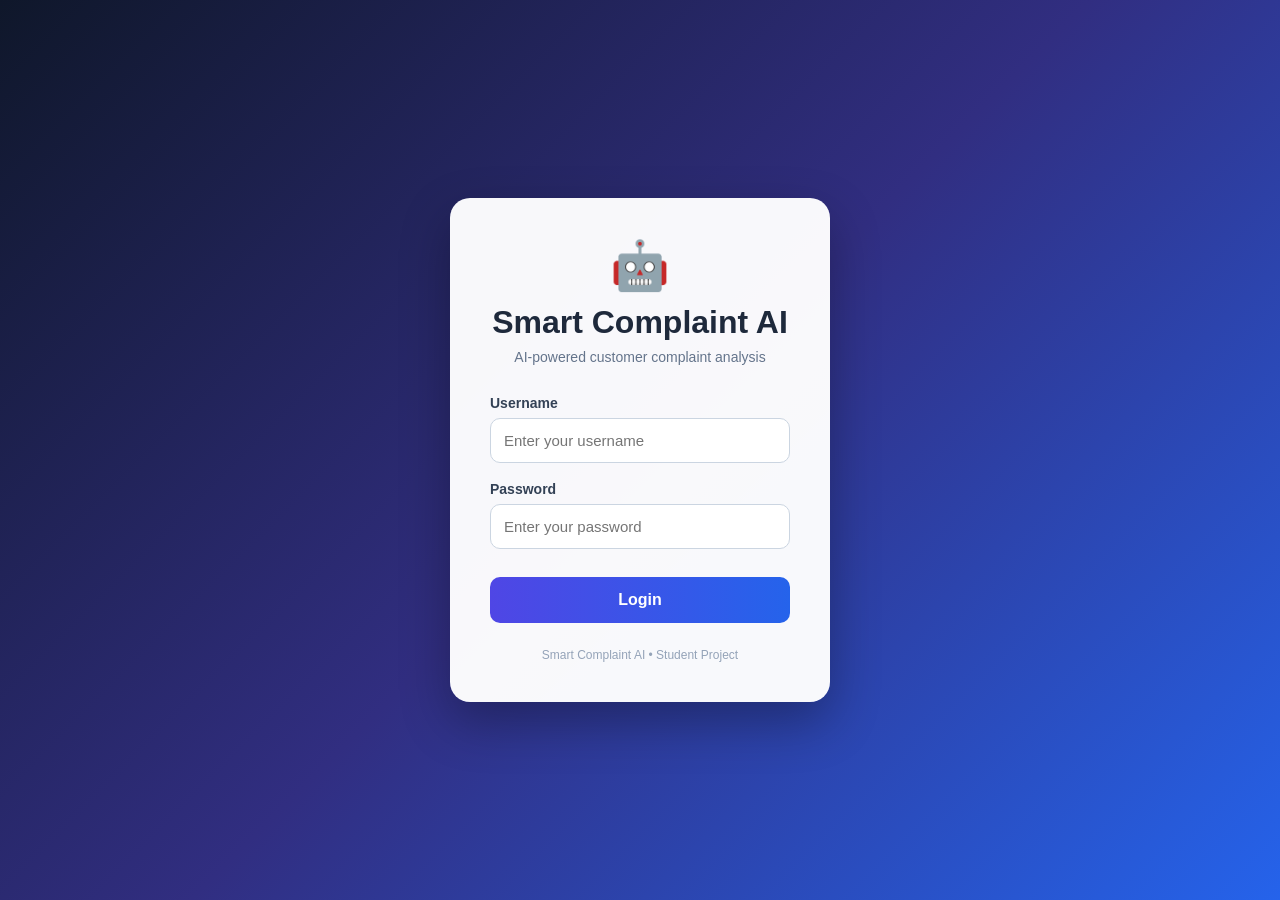
==== login.html @ c361cc98 "Add files via upload" ====
<!DOCTYPE html>
<html lang="en">
<head>
    <meta charset="UTF-8">
    <meta name="viewport" content="width=device-width, initial-scale=1.0">
    <title>Smart Complaint AI - Login</title>

    <style>
        * {
            box-sizing: border-box;
            margin: 0;
            padding: 0;
            font-family: Arial, sans-serif;
        }

        body {
            min-height: 100vh;
            display: flex;
            justify-content: center;
            align-items: center;
            background: linear-gradient(135deg, #0f172a, #312e81, #2563eb);
        }

        .login-card {
            width: 380px;
            padding: 40px;
            background: rgba(255, 255, 255, 0.97);
            border-radius: 20px;
            box-shadow: 0 20px 50px rgba(0, 0, 0, 0.3);
            text-align: center;
        }

        .logo {
            font-size: 48px;
            margin-bottom: 10px;
        }

        h1 {
            color: #1e293b;
            margin-bottom: 8px;
        }

        .subtitle {
            color: #64748b;
            margin-bottom: 30px;
            font-size: 14px;
        }

        .input-group {
            text-align: left;
            margin-bottom: 18px;
        }

        label {
            display: block;
            margin-bottom: 7px;
            color: #334155;
            font-weight: bold;
            font-size: 14px;
        }

        input {
            width: 100%;
            padding: 13px;
            border: 1px solid #cbd5e1;
            border-radius: 10px;
            font-size: 15px;
            outline: none;
        }

        input:focus {
            border-color: #6366f1;
            box-shadow: 0 0 0 3px rgba(99, 102, 241, 0.15);
        }

        button {
            width: 100%;
            padding: 14px;
            margin-top: 10px;
            border: none;
            border-radius: 10px;
            background: linear-gradient(90deg, #4f46e5, #2563eb);
            color: white;
            font-size: 16px;
            font-weight: bold;
            cursor: pointer;
        }

        button:hover {
            opacity: 0.9;
        }

        #error {
            color: #dc2626;
            margin-top: 15px;
            font-size: 14px;
        }

        .footer {
            margin-top: 25px;
            color: #94a3b8;
            font-size: 12px;
        }
    </style>
</head>

<body>

    <div class="login-card">

        <div class="logo">🤖</div>

        <h1>Smart Complaint AI</h1>

        <p class="subtitle">
            AI-powered customer complaint analysis
        </p>

        <form id="loginForm">

            <div class="input-group">
                <label for="username">Username</label>
                <input
                    type="text"
                    id="username"
                    placeholder="Enter your username"
                    required
                >
            </div>

            <div class="input-group">
                <label for="password">Password</label>
                <input
                    type="password"
                    id="password"
                    placeholder="Enter your password"
                    required
                >
            </div>

            <button type="submit">Login</button>

            <p id="error"></p>

        </form>

        <div class="footer">
            Smart Complaint AI • Student Project
        </div>

    </div>
<script>
    document.getElementById("loginForm").addEventListener("submit", function(event) {
        event.preventDefault();

        const username = document.getElementById("username").value.trim();
        const password = document.getElementById("password").value.trim();
        const error = document.getElementById("error");

       if (username === "admin" && password === "1234") {
    localStorage.setItem("loggedIn", "true");
    window.location.href = "index.html";
}{
            error.textContent = "Invalid username or password.";
        }
    });
</script>
</body>
</html>
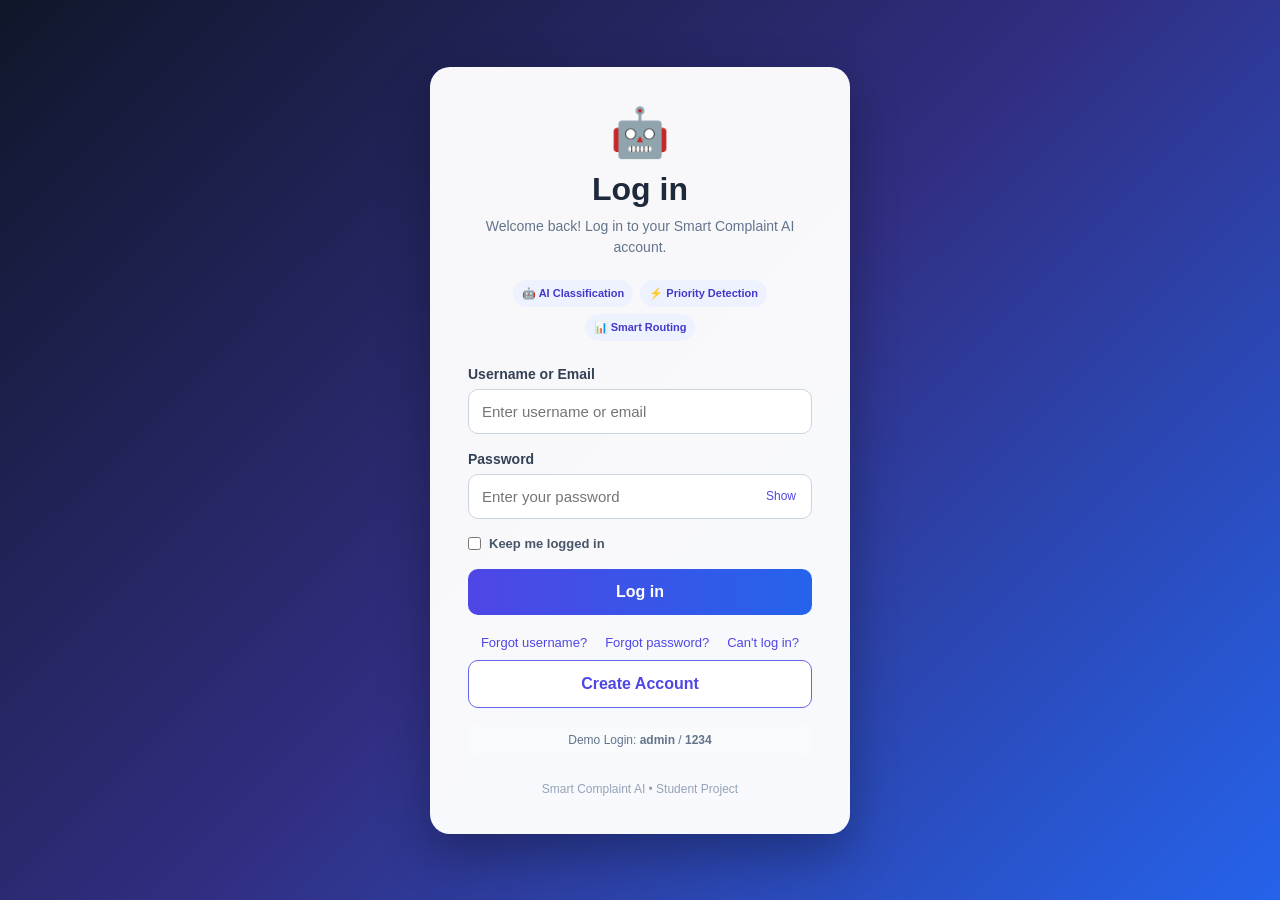
==== commit b4567f6a: "Update login page with account creation" ====
--- a/login.html
+++ b/login.html
@@ -19,11 +19,12 @@
             justify-content: center;
             align-items: center;
             background: linear-gradient(135deg, #0f172a, #312e81, #2563eb);
+            padding: 20px;
         }
 
         .login-card {
-            width: 380px;
-            padding: 40px;
+            width: 420px;
+            padding: 38px;
             background: rgba(255, 255, 255, 0.97);
             border-radius: 20px;
             box-shadow: 0 20px 50px rgba(0, 0, 0, 0.3);
@@ -40,15 +41,33 @@
             margin-bottom: 8px;
         }
 
-        .subtitle {
+        .welcome {
             color: #64748b;
-            margin-bottom: 30px;
             font-size: 14px;
+            margin-bottom: 22px;
+            line-height: 1.5;
+        }
+
+        .features {
+            display: flex;
+            justify-content: center;
+            gap: 7px;
+            flex-wrap: wrap;
+            margin-bottom: 25px;
+        }
+
+        .feature {
+            background: #eef2ff;
+            color: #4338ca;
+            padding: 7px 9px;
+            border-radius: 20px;
+            font-size: 11px;
+            font-weight: bold;
         }
 
         .input-group {
             text-align: left;
-            margin-bottom: 18px;
+            margin-bottom: 17px;
         }
 
         label {
@@ -73,27 +92,125 @@
             box-shadow: 0 0 0 3px rgba(99, 102, 241, 0.15);
         }
 
-        button {
+        .password-box {
+            position: relative;
+        }
+
+        .password-box input {
+            padding-right: 70px;
+        }
+
+        .show-btn {
+            position: absolute;
+            right: 10px;
+            top: 50%;
+            transform: translateY(-50%);
+            width: auto;
+            padding: 4px 6px;
+            margin: 0;
+            background: none;
+            color: #4f46e5;
+            font-size: 12px;
+            border: none;
+        }
+
+        .show-btn:hover {
+            opacity: 1;
+            text-decoration: underline;
+        }
+
+        .remember {
+            display: flex;
+            align-items: center;
+            gap: 8px;
+            text-align: left;
+            margin: 5px 0 18px;
+            color: #475569;
+            font-size: 13px;
+        }
+
+        .remember input {
+            width: auto;
+            accent-color: #4f46e5;
+        }
+
+        .login-btn,
+        .create-btn {
             width: 100%;
             padding: 14px;
-            margin-top: 10px;
             border: none;
             border-radius: 10px;
-            background: linear-gradient(90deg, #4f46e5, #2563eb);
             color: white;
             font-size: 16px;
             font-weight: bold;
             cursor: pointer;
         }
 
+        .login-btn {
+            background: linear-gradient(90deg, #4f46e5, #2563eb);
+        }
+
+        .create-btn {
+            margin-top: 10px;
+            background: white;
+            color: #4f46e5;
+            border: 1px solid #6366f1;
+        }
+
         button:hover {
             opacity: 0.9;
         }
 
-        #error {
+        .links {
+            display: flex;
+            justify-content: center;
+            gap: 18px;
+            flex-wrap: wrap;
+            margin-top: 20px;
+        }
+
+        .links a {
+            color: #4f46e5;
+            text-decoration: none;
+            font-size: 13px;
+            cursor: pointer;
+        }
+
+        .links a:hover {
+            text-decoration: underline;
+        }
+
+        #error,
+        #registerError {
             color: #dc2626;
-            margin-top: 15px;
+            margin-top: 13px;
             font-size: 14px;
+        }
+
+        .register-box {
+            display: none;
+            margin-top: 20px;
+            padding-top: 20px;
+            border-top: 1px solid #e2e8f0;
+            text-align: left;
+        }
+
+        .register-box h2 {
+            text-align: center;
+            color: #1e293b;
+            margin-bottom: 18px;
+        }
+
+        .cancel-btn {
+            width: 100%;
+            padding: 12px;
+            border: none;
+            border-radius: 10px;
+            background: #e2e8f0;
+            color: #334155;
+            font-weight: bold;
+            cursor: pointer;
+            margin-top: 8px;
         }
 
         .footer {
@@ -101,69 +218,362 @@
             color: #94a3b8;
             font-size: 12px;
         }
+
+        .demo {
+            margin-top: 15px;
+            padding: 10px;
+            border-radius: 8px;
+            background: #f8fafc;
+            color: #64748b;
+            font-size: 12px;
+        }
+
+        @media (max-width: 480px) {
+            .login-card {
+                width: 100%;
+                padding: 28px 22px;
+            }
+        }
     </style>
 </head>
 
 <body>
 
-    <div class="login-card">
-
-        <div class="logo">🤖</div>
-
-        <h1>Smart Complaint AI</h1>
-
-        <p class="subtitle">
-            AI-powered customer complaint analysis
-        </p>
-
-        <form id="loginForm">
-
-            <div class="input-group">
-                <label for="username">Username</label>
-                <input
-                    type="text"
-                    id="username"
-                    placeholder="Enter your username"
-                    required
-                >
-            </div>
-
-            <div class="input-group">
-                <label for="password">Password</label>
+<div class="login-card">
+
+    <div class="logo">🤖</div>
+
+    <h1>Log in</h1>
+
+    <p class="welcome">
+        Welcome back! Log in to your Smart Complaint AI account.
+    </p>
+
+    <div class="features">
+        <span class="feature">🤖 AI Classification</span>
+        <span class="feature">⚡ Priority Detection</span>
+        <span class="feature">📊 Smart Routing</span>
+    </div>
+
+    <!-- LOGIN FORM -->
+    <form id="loginForm">
+
+        <div class="input-group">
+            <label for="username">Username or Email</label>
+            <input
+                type="text"
+                id="username"
+                placeholder="Enter username or email"
+                required
+            >
+        </div>
+
+        <div class="input-group">
+            <label for="password">Password</label>
+
+            <div class="password-box">
                 <input
                     type="password"
                     id="password"
                     placeholder="Enter your password"
                     required
                 >
+
+                <button
+                    type="button"
+                    class="show-btn"
+                    onclick="togglePassword()"
+                    id="showPasswordBtn"
+                >
+                    Show
+                </button>
             </div>
-
-            <button type="submit">Login</button>
-
-            <p id="error"></p>
-
-        </form>
-
-        <div class="footer">
-            Smart Complaint AI • Student Project
         </div>
 
+        <label class="remember">
+            <input type="checkbox" id="rememberMe">
+            Keep me logged in
+        </label>
+
+        <button type="submit" class="login-btn">
+            Log in
+        </button>
+
+        <p id="error"></p>
+
+    </form>
+
+    <div class="links">
+        <a onclick="forgotUsername()">Forgot username?</a>
+        <a onclick="forgotPassword()">Forgot password?</a>
+        <a onclick="cantLogin()">Can't log in?</a>
     </div>
+
+    <button
+        type="button"
+        class="create-btn"
+        onclick="showRegister()"
+    >
+        Create Account
+    </button>
+
+    <!-- CREATE ACCOUNT -->
+    <div class="register-box" id="registerBox">
+
+        <h2>Create Account</h2>
+
+        <div class="input-group">
+            <label for="fullName">Full Name</label>
+            <input
+                type="text"
+                id="fullName"
+                placeholder="Enter your full name"
+            >
+        </div>
+
+        <div class="input-group">
+            <label for="newUsername">Username or Email</label>
+            <input
+                type="text"
+                id="newUsername"
+                placeholder="Create username or email"
+            >
+        </div>
+
+        <div class="input-group">
+            <label for="newPassword">Password</label>
+            <input
+                type="password"
+                id="newPassword"
+                placeholder="Create password"
+            >
+        </div>
+
+        <div class="input-group">
+            <label for="confirmPassword">Confirm Password</label>
+            <input
+                type="password"
+                id="confirmPassword"
+                placeholder="Confirm password"
+            >
+        </div>
+
+        <button
+            type="button"
+            class="login-btn"
+            onclick="createAccount()"
+        >
+            Create Account
+        </button>
+
+        <button
+            type="button"
+            class="cancel-btn"
+            onclick="hideRegister()"
+        >
+            Cancel
+        </button>
+
+        <p id="registerError"></p>
+
+    </div>
+
+    <div class="demo">
+        Demo Login: <b>admin</b> / <b>1234</b>
+    </div>
+
+    <div class="footer">
+        Smart Complaint AI • Student Project
+    </div>
+
+</div>
+
+
 <script>
+
+    // LOGIN
     document.getElementById("loginForm").addEventListener("submit", function(event) {
+
         event.preventDefault();
 
-        const username = document.getElementById("username").value.trim();
-        const password = document.getElementById("password").value.trim();
-        const error = document.getElementById("error");
-
-       if (username === "admin" && password === "1234") {
-    localStorage.setItem("loggedIn", "true");
-    window.location.href = "index.html";
-}{
-            error.textContent = "Invalid username or password.";
-        }
+        const username =
+            document.getElementById("username").value.trim();
+
+        const password =
+            document.getElementById("password").value.trim();
+
+        const error =
+            document.getElementById("error");
+
+        const savedUsername =
+            localStorage.getItem("registeredUsername");
+
+        const savedPassword =
+            localStorage.getItem("registeredPassword");
+
+        if (
+            username === "admin" &&
+            password === "1234"
+        ) {
+
+            localStorage.setItem("loggedIn", "true");
+
+            window.location.href = "index.html";
+
+        }
+
+        else if (
+            savedUsername &&
+            savedPassword &&
+            username === savedUsername &&
+            password === savedPassword
+        ) {
+
+            localStorage.setItem("loggedIn", "true");
+
+            window.location.href = "index.html";
+
+        }
+
+        else {
+
+            error.textContent =
+                "Invalid username or password.";
+
+        }
+
     });
+
+
+    // SHOW / HIDE PASSWORD
+    function togglePassword() {
+
+        const password =
+            document.getElementById("password");
+
+        const button =
+            document.getElementById("showPasswordBtn");
+
+        if (password.type === "password") {
+
+            password.type = "text";
+
+            button.textContent = "Hide";
+
+        }
+
+        else {
+
+            password.type = "password";
+
+            button.textContent = "Show";
+
+        }
+
+    }
+
+
+    // CREATE ACCOUNT
+    function showRegister() {
+
+        document.getElementById("registerBox").style.display = "block";
+
+    }
+
+
+    function hideRegister() {
+
+        document.getElementById("registerBox").style.display = "none";
+
+        document.getElementById("registerError").textContent = "";
+
+    }
+
+
+    function createAccount() {
+
+        const fullName =
+            document.getElementById("fullName").value.trim();
+
+        const username =
+            document.getElementById("newUsername").value.trim();
+
+        const password =
+            document.getElementById("newPassword").value;
+
+        const confirmPassword =
+            document.getElementById("confirmPassword").value;
+
+        const error =
+            document.getElementById("registerError");
+
+
+        if (!fullName || !username || !password || !confirmPassword) {
+
+            error.textContent =
+                "Please fill in all fields.";
+
+            return;
+
+        }
+
+
+        if (password !== confirmPassword) {
+
+            error.textContent =
+                "Passwords do not match.";
+
+            return;
+
+        }
+
+
+        localStorage.setItem("registeredName", fullName);
+
+        localStorage.setItem("registeredUsername", username);
+
+        localStorage.setItem("registeredPassword", password);
+
+
+        error.style.color = "#16a34a";
+
+        error.textContent =
+            "Account created successfully! You can now log in.";
+
+
+        document.getElementById("fullName").value = "";
+
+        document.getElementById("newUsername").value = "";
+
+        document.getElementById("newPassword").value = "";
+
+        document.getElementById("confirmPassword").value = "";
+
+    }
+
+
+    // SUPPORT LINKS
+    function forgotUsername() {
+
+        alert("Please contact the project administrator to recover your username.");
+
+    }
+
+
+    function forgotPassword() {
+
+        alert("Please contact the project administrator to reset your password.");
+
+    }
+
+
+    function cantLogin() {
+
+        alert("If you cannot log in, check your username and password or contact the project administrator.");
+
+    }
+
 </script>
+
 </body>
-</html>+</html>
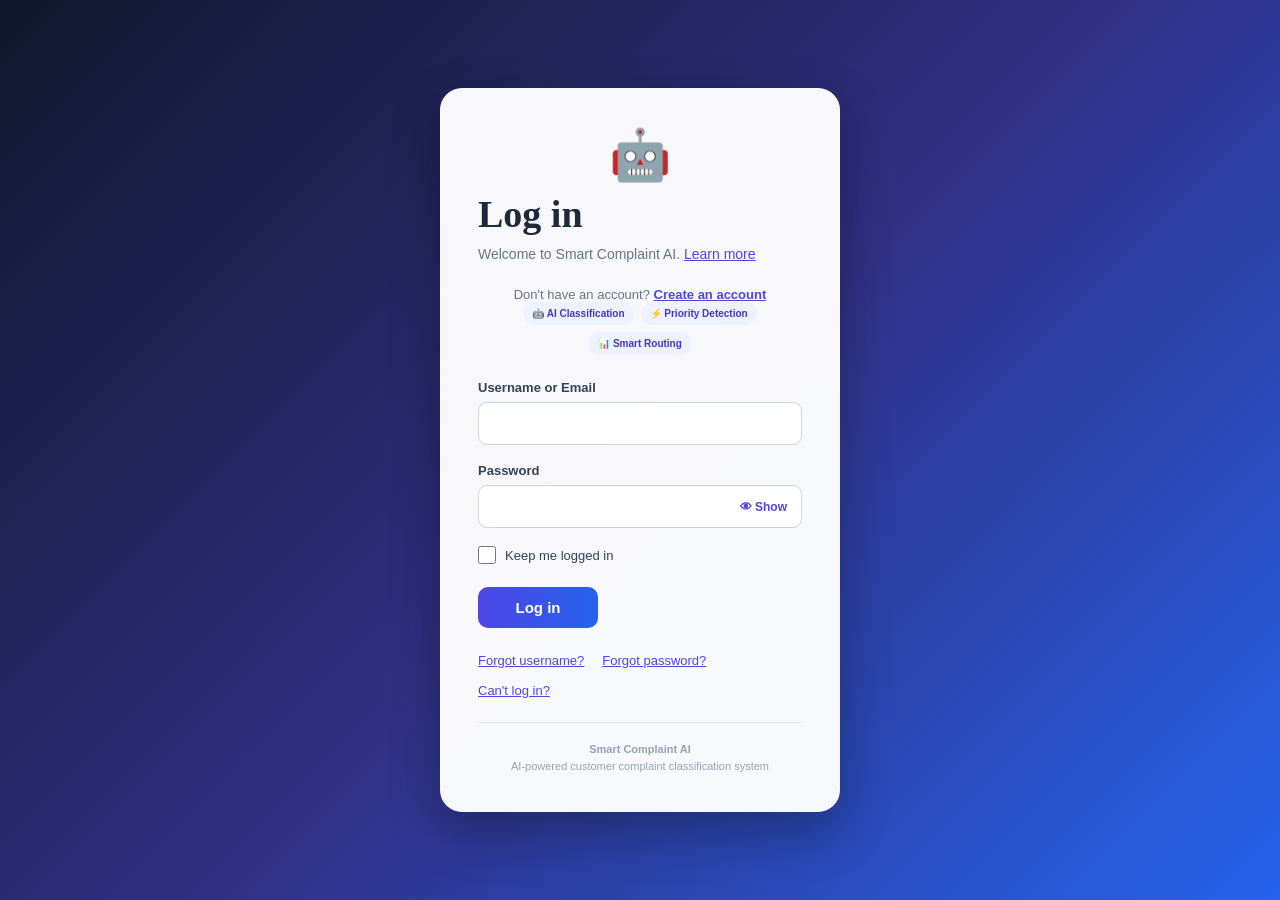
==== commit d3224cdf: "Add files via upload" ====
--- a/login.html
+++ b/login.html
@@ -1,579 +1,89 @@
-<!DOCTYPE html>
-<html lang="en">
-<head>
-    <meta charset="UTF-8">
-    <meta name="viewport" content="width=device-width, initial-scale=1.0">
-    <title>Smart Complaint AI - Login</title>
-
-    <style>
-        * {
-            box-sizing: border-box;
-            margin: 0;
-            padding: 0;
-            font-family: Arial, sans-serif;
-        }
-
-        body {
-            min-height: 100vh;
-            display: flex;
-            justify-content: center;
-            align-items: center;
-            background: linear-gradient(135deg, #0f172a, #312e81, #2563eb);
-            padding: 20px;
-        }
-
-        .login-card {
-            width: 420px;
-            padding: 38px;
-            background: rgba(255, 255, 255, 0.97);
-            border-radius: 20px;
-            box-shadow: 0 20px 50px rgba(0, 0, 0, 0.3);
-            text-align: center;
-        }
-
-        .logo {
-            font-size: 48px;
-            margin-bottom: 10px;
-        }
-
-        h1 {
-            color: #1e293b;
-            margin-bottom: 8px;
-        }
-
-        .welcome {
-            color: #64748b;
-            font-size: 14px;
-            margin-bottom: 22px;
-            line-height: 1.5;
-        }
-
-        .features {
-            display: flex;
-            justify-content: center;
-            gap: 7px;
-            flex-wrap: wrap;
-            margin-bottom: 25px;
-        }
-
-        .feature {
-            background: #eef2ff;
-            color: #4338ca;
-            padding: 7px 9px;
-            border-radius: 20px;
-            font-size: 11px;
-            font-weight: bold;
-        }
-
-        .input-group {
-            text-align: left;
-            margin-bottom: 17px;
-        }
-
-        label {
-            display: block;
-            margin-bottom: 7px;
-            color: #334155;
-            font-weight: bold;
-            font-size: 14px;
-        }
-
-        input {
-            width: 100%;
-            padding: 13px;
-            border: 1px solid #cbd5e1;
-            border-radius: 10px;
-            font-size: 15px;
-            outline: none;
-        }
-
-        input:focus {
-            border-color: #6366f1;
-            box-shadow: 0 0 0 3px rgba(99, 102, 241, 0.15);
-        }
-
-        .password-box {
-            position: relative;
-        }
-
-        .password-box input {
-            padding-right: 70px;
-        }
-
-        .show-btn {
-            position: absolute;
-            right: 10px;
-            top: 50%;
-            transform: translateY(-50%);
-            width: auto;
-            padding: 4px 6px;
-            margin: 0;
-            background: none;
-            color: #4f46e5;
-            font-size: 12px;
-            border: none;
-        }
-
-        .show-btn:hover {
-            opacity: 1;
-            text-decoration: underline;
-        }
-
-        .remember {
-            display: flex;
-            align-items: center;
-            gap: 8px;
-            text-align: left;
-            margin: 5px 0 18px;
-            color: #475569;
-            font-size: 13px;
-        }
-
-        .remember input {
-            width: auto;
-            accent-color: #4f46e5;
-        }
-
-        .login-btn,
-        .create-btn {
-            width: 100%;
-            padding: 14px;
-            border: none;
-            border-radius: 10px;
-            color: white;
-            font-size: 16px;
-            font-weight: bold;
-            cursor: pointer;
-        }
-
-        .login-btn {
-            background: linear-gradient(90deg, #4f46e5, #2563eb);
-        }
-
-        .create-btn {
-            margin-top: 10px;
-            background: white;
-            color: #4f46e5;
-            border: 1px solid #6366f1;
-        }
-
-        button:hover {
-            opacity: 0.9;
-        }
-
-        .links {
-            display: flex;
-            justify-content: center;
-            gap: 18px;
-            flex-wrap: wrap;
-            margin-top: 20px;
-        }
-
-        .links a {
-            color: #4f46e5;
-            text-decoration: none;
-            font-size: 13px;
-            cursor: pointer;
-        }
-
-        .links a:hover {
-            text-decoration: underline;
-        }
-
-        #error,
-        #registerError {
-            color: #dc2626;
-            margin-top: 13px;
-            font-size: 14px;
-        }
-
-        .register-box {
-            display: none;
-            margin-top: 20px;
-            padding-top: 20px;
-            border-top: 1px solid #e2e8f0;
-            text-align: left;
-        }
-
-        .register-box h2 {
-            text-align: center;
-            color: #1e293b;
-            margin-bottom: 18px;
-        }
-
-        .cancel-btn {
-            width: 100%;
-            padding: 12px;
-            border: none;
-            border-radius: 10px;
-            background: #e2e8f0;
-            color: #334155;
-            font-weight: bold;
-            cursor: pointer;
-            margin-top: 8px;
-        }
-
-        .footer {
-            margin-top: 25px;
-            color: #94a3b8;
-            font-size: 12px;
-        }
-
-        .demo {
-            margin-top: 15px;
-            padding: 10px;
-            border-radius: 8px;
-            background: #f8fafc;
-            color: #64748b;
-            font-size: 12px;
-        }
-
-        @media (max-width: 480px) {
-            .login-card {
-                width: 100%;
-                padding: 28px 22px;
-            }
-        }
-    </style>
-</head>
-
-<body>
-
-<div class="login-card">
-
-    <div class="logo">🤖</div>
-
-    <h1>Log in</h1>
-
-    <p class="welcome">
-        Welcome back! Log in to your Smart Complaint AI account.
-    </p>
-
-    <div class="features">
-        <span class="feature">🤖 AI Classification</span>
-        <span class="feature">⚡ Priority Detection</span>
-        <span class="feature">📊 Smart Routing</span>
-    </div>
-
-    <!-- LOGIN FORM -->
-    <form id="loginForm">
-
-        <div class="input-group">
-            <label for="username">Username or Email</label>
-            <input
-                type="text"
-                id="username"
-                placeholder="Enter username or email"
-                required
-            >
-        </div>
-
-        <div class="input-group">
-            <label for="password">Password</label>
-
-            <div class="password-box">
-                <input
-                    type="password"
-                    id="password"
-                    placeholder="Enter your password"
-                    required
-                >
-
-                <button
-                    type="button"
-                    class="show-btn"
-                    onclick="togglePassword()"
-                    id="showPasswordBtn"
-                >
-                    Show
-                </button>
-            </div>
-        </div>
-
-        <label class="remember">
-            <input type="checkbox" id="rememberMe">
-            Keep me logged in
-        </label>
-
-        <button type="submit" class="login-btn">
-            Log in
-        </button>
-
-        <p id="error"></p>
-
-    </form>
-
-    <div class="links">
-        <a onclick="forgotUsername()">Forgot username?</a>
-        <a onclick="forgotPassword()">Forgot password?</a>
-        <a onclick="cantLogin()">Can't log in?</a>
-    </div>
-
-    <button
-        type="button"
-        class="create-btn"
-        onclick="showRegister()"
-    >
-        Create Account
-    </button>
-
-    <!-- CREATE ACCOUNT -->
-    <div class="register-box" id="registerBox">
-
-        <h2>Create Account</h2>
-
-        <div class="input-group">
-            <label for="fullName">Full Name</label>
-            <input
-                type="text"
-                id="fullName"
-                placeholder="Enter your full name"
-            >
-        </div>
-
-        <div class="input-group">
-            <label for="newUsername">Username or Email</label>
-            <input
-                type="text"
-                id="newUsername"
-                placeholder="Create username or email"
-            >
-        </div>
-
-        <div class="input-group">
-            <label for="newPassword">Password</label>
-            <input
-                type="password"
-                id="newPassword"
-                placeholder="Create password"
-            >
-        </div>
-
-        <div class="input-group">
-            <label for="confirmPassword">Confirm Password</label>
-            <input
-                type="password"
-                id="confirmPassword"
-                placeholder="Confirm password"
-            >
-        </div>
-
-        <button
-            type="button"
-            class="login-btn"
-            onclick="createAccount()"
-        >
-            Create Account
-        </button>
-
-        <button
-            type="button"
-            class="cancel-btn"
-            onclick="hideRegister()"
-        >
-            Cancel
-        </button>
-
-        <p id="registerError"></p>
-
-    </div>
-
-    <div class="demo">
-        Demo Login: <b>admin</b> / <b>1234</b>
-    </div>
-
-    <div class="footer">
-        Smart Complaint AI • Student Project
-    </div>
-
-</div>
-
-
-<script>
-
-    // LOGIN
-    document.getElementById("loginForm").addEventListener("submit", function(event) {
-
-        event.preventDefault();
-
-        const username =
-            document.getElementById("username").value.trim();
-
-        const password =
-            document.getElementById("password").value.trim();
-
-        const error =
-            document.getElementById("error");
-
-        const savedUsername =
-            localStorage.getItem("registeredUsername");
-
-        const savedPassword =
-            localStorage.getItem("registeredPassword");
-
-        if (
-            username === "admin" &&
-            password === "1234"
-        ) {
-
-            localStorage.setItem("loggedIn", "true");
-
-            window.location.href = "index.html";
-
-        }
-
-        else if (
-            savedUsername &&
-            savedPassword &&
-            username === savedUsername &&
-            password === savedPassword
-        ) {
-
-            localStorage.setItem("loggedIn", "true");
-
-            window.location.href = "index.html";
-
-        }
-
-        else {
-
-            error.textContent =
-                "Invalid username or password.";
-
-        }
-
-    });
-
-
-    // SHOW / HIDE PASSWORD
-    function togglePassword() {
-
-        const password =
-            document.getElementById("password");
-
-        const button =
-            document.getElementById("showPasswordBtn");
-
-        if (password.type === "password") {
-
-            password.type = "text";
-
-            button.textContent = "Hide";
-
-        }
-
-        else {
-
-            password.type = "password";
-
-            button.textContent = "Show";
-
-        }
-
-    }
-
-
-    // CREATE ACCOUNT
-    function showRegister() {
-
-        document.getElementById("registerBox").style.display = "block";
-
-    }
-
-
-    function hideRegister() {
-
-        document.getElementById("registerBox").style.display = "none";
-
-        document.getElementById("registerError").textContent = "";
-
-    }
-
-
-    function createAccount() {
-
-        const fullName =
-            document.getElementById("fullName").value.trim();
-
-        const username =
-            document.getElementById("newUsername").value.trim();
-
-        const password =
-            document.getElementById("newPassword").value;
-
-        const confirmPassword =
-            document.getElementById("confirmPassword").value;
-
-        const error =
-            document.getElementById("registerError");
-
-
-        if (!fullName || !username || !password || !confirmPassword) {
-
-            error.textContent =
-                "Please fill in all fields.";
-
-            return;
-
-        }
-
-
-        if (password !== confirmPassword) {
-
-            error.textContent =
-                "Passwords do not match.";
-
-            return;
-
-        }
-
-
-        localStorage.setItem("registeredName", fullName);
-
-        localStorage.setItem("registeredUsername", username);
-
-        localStorage.setItem("registeredPassword", password);
-
-
-        error.style.color = "#16a34a";
-
-        error.textContent =
-            "Account created successfully! You can now log in.";
-
-
-        document.getElementById("fullName").value = "";
-
-        document.getElementById("newUsername").value = "";
-
-        document.getElementById("newPassword").value = "";
-
-        document.getElementById("confirmPassword").value = "";
-
-    }
-
-
-    // SUPPORT LINKS
-    function forgotUsername() {
-
-        alert("Please contact the project administrator to recover your username.");
-
-    }
-
-
-    function forgotPassword() {
-
-        alert("Please contact the project administrator to reset your password.");
-
-    }
-
-
-    function cantLogin() {
-
-        alert("If you cannot log in, check your username and password or contact the project administrator.");
-
-    }
-
-</script>
-
-</body>
-</html>
+<!DOCTYPE html>
+<html lang="en">
+<head>
+<meta charset="UTF-8">
+<meta name="viewport" content="width=device-width, initial-scale=1.0">
+<meta name="google-site-verification" content="uuMHXNL4Pbdpih9945tGALwYvrY6YrJYkxpumYeYgTM" />
+<title>Smart Complaint AI - Log in</title>
+<style>
+*{box-sizing:border-box;margin:0;padding:0;font-family:Arial,sans-serif}
+body{min-height:100vh;display:flex;justify-content:center;align-items:center;background:linear-gradient(135deg,#0f172a,#312e81,#2563eb);padding:20px}
+.login-card{width:400px;padding:38px;background:rgba(255,255,255,.97);border-radius:22px;box-shadow:0 20px 50px rgba(0,0,0,.3)}
+.logo{text-align:center;font-size:50px;margin-bottom:8px}
+h1{color:#1e293b;font-family:Georgia,serif;font-size:38px;font-weight:600;margin-bottom:10px}
+.account-text{color:#64748b;font-size:14px;margin-bottom:25px}.account-text a,.links a{color:#4f46e5;text-decoration:underline;cursor:pointer}
+.features{display:flex;flex-wrap:wrap;gap:7px;justify-content:center;margin-bottom:25px}.features span{background:#eef2ff;color:#4338ca;padding:6px 9px;border-radius:20px;font-size:10px;font-weight:bold}
+.input-group{text-align:left;margin-bottom:18px}label{display:block;margin-bottom:7px;color:#334155;font-weight:bold;font-size:13px}
+input[type="text"],input[type="password"]{width:100%;height:43px;padding:10px 13px;border:1px solid #cbd5e1;border-radius:9px;font-size:15px;outline:none;background:white}
+input:focus{border-color:#6366f1;box-shadow:0 0 0 3px rgba(99,102,241,.15)}.password-wrapper{position:relative}.password-wrapper input{padding-right:65px}
+.toggle-password{position:absolute;right:8px;top:50%;transform:translateY(-50%);width:auto;margin:0;padding:5px 7px;border:none;background:transparent;color:#4f46e5;font-size:12px;font-weight:bold;cursor:pointer}.toggle-password:hover{text-decoration:underline}
+.keep-login{display:flex;align-items:center;gap:9px;margin:5px 0 23px;color:#475569;font-size:13px}.keep-login input{width:18px;height:18px;accent-color:#4f46e5;cursor:pointer}.keep-login label{margin:0;font-weight:normal;cursor:pointer}
+.login-btn{width:120px;padding:12px 20px;border:none;border-radius:10px;background:linear-gradient(90deg,#4f46e5,#2563eb);color:white;font-size:15px;font-weight:bold;cursor:pointer}.login-btn:hover{opacity:.9;transform:translateY(-1px)}
+#error{display:none;color:#dc2626;background:#fef2f2;border:1px solid #fecaca;border-radius:8px;padding:9px 11px;margin-top:15px;font-size:13px}
+.links{margin-top:25px;font-size:13px}.links-row{display:flex;gap:18px;margin-bottom:15px}.project-note{margin-top:24px;padding-top:18px;border-top:1px solid #e2e8f0;text-align:center;color:#94a3b8;font-size:11px;line-height:1.5}
+.create-account{margin-top:18px;text-align:center;font-size:13px;color:#64748b}.create-account a{color:#4f46e5;font-weight:700;text-decoration:underline;cursor:pointer}.modal{display:none;position:fixed;inset:0;background:rgba(15,23,42,.65);align-items:center;justify-content:center;padding:20px;z-index:10}.modal-card{width:390px;max-width:100%;background:white;border-radius:18px;padding:28px;box-shadow:0 20px 60px rgba(0,0,0,.35)}.modal-card h2{color:#1e293b;margin-bottom:7px}.modal-card p{color:#64748b;font-size:13px;margin-bottom:18px}.modal-actions{display:flex;gap:10px;margin-top:18px}.modal-actions button{width:auto!important;flex:1!important;margin:0!important}.cancel-btn{background:#e2e8f0!important;color:#334155!important}.register-btn{background:linear-gradient(90deg,#4f46e5,#2563eb)!important;color:white!important}@media(max-width:480px){.login-card{width:100%;padding:30px 24px}}
+</style>
+</head>
+<body>
+<div class="login-card">
+<div class="logo">🤖</div>
+<h1>Log in</h1>
+<p class="account-text">Welcome to Smart Complaint AI. <a href="#" onclick="showInfo(event)">Learn more</a></p><div class="create-account">Don't have an account? <a href="#" onclick="openCreateAccount(event)">Create an account</a></div>
+<div class="features"><span>🤖 AI Classification</span><span>⚡ Priority Detection</span><span>📊 Smart Routing</span></div>
+<form id="loginForm">
+<div class="input-group"><label for="username">Username or Email</label><input type="text" id="username" autocomplete="username" required></div>
+<div class="input-group"><label for="password">Password</label><div class="password-wrapper"><input type="password" id="password" autocomplete="current-password" required><button type="button" class="toggle-password" id="togglePassword">👁 Show</button></div></div>
+<div class="keep-login"><input type="checkbox" id="keepLoggedIn"><label for="keepLoggedIn">Keep me logged in</label></div>
+<button type="submit" class="login-btn">Log in</button><p id="error"></p>
+</form>
+<div class="links"><div class="links-row"><a href="#" onclick="forgotUsername(event)">Forgot username?</a><a href="#" onclick="forgotPassword(event)">Forgot password?</a></div><a href="#" onclick="cantLogin(event)">Can't log in?</a></div>
+<div class="project-note"><strong>Smart Complaint AI</strong><br>AI-powered customer complaint classification system</div>
+</div>
+
+<div class="modal" id="createAccountModal">
+    <div class="modal-card">
+        <h2>Create an account</h2>
+        <p>Create a demo account to access Smart Complaint AI.</p>
+        <form id="createAccountForm">
+            <div class="input-group"><label for="newName">Full Name</label><input type="text" id="newName" required></div>
+            <div class="input-group"><label for="newUsername">Username or Email</label><input type="text" id="newUsername" required></div>
+            <div class="input-group"><label for="newPassword">Password</label><input type="password" id="newPassword" minlength="4" required></div>
+            <div class="input-group"><label for="confirmPassword">Confirm Password</label><input type="password" id="confirmPassword" minlength="4" required></div>
+            <p id="registerError" style="display:none;color:#dc2626;background:#fef2f2;border:1px solid #fecaca;border-radius:8px;padding:9px;font-size:13px;margin:0 0 12px"></p>
+            <div class="modal-actions">
+                <button type="button" class="login-btn cancel-btn" onclick="closeCreateAccount()">Cancel</button>
+                <button type="submit" class="login-btn register-btn">Create Account</button>
+            </div>
+        </form>
+    </div>
+</div>
+<script>
+document.getElementById("loginForm").addEventListener("submit",function(event){event.preventDefault();const username=document.getElementById("username").value.trim();const password=document.getElementById("password").value.trim();const error=document.getElementById("error");const savedAccount=JSON.parse(localStorage.getItem("smartComplaintAccount")||"null");
+const validDefault=username==="admin"&&password==="1234";
+const validSaved=savedAccount&&savedAccount.username===username&&savedAccount.password===password;
+if(validDefault||validSaved){error.style.display="none";localStorage.setItem("loggedIn","true");window.location.href="index.html";}else{error.style.display="block";error.textContent="Invalid username or password.";}});
+document.getElementById("togglePassword").addEventListener("click",function(){const password=document.getElementById("password");if(password.type==="password"){password.type="text";this.textContent="👁 Hide";}else{password.type="password";this.textContent="👁 Show";}});
+function showInfo(event){event.preventDefault();alert("Smart Complaint AI analyzes customer complaints using machine learning and recommends a category, priority, department, and response.");}
+function forgotUsername(event){event.preventDefault();alert("For this student-project demo, use the username: admin");}
+function forgotPassword(event){event.preventDefault();alert("For this student-project demo, use the password: 1234");}
+function cantLogin(event){event.preventDefault();alert("Demo login: Username = admin | Password = 1234");}
+function openCreateAccount(event){event.preventDefault();document.getElementById("createAccountModal").style.display="flex";}
+function closeCreateAccount(){document.getElementById("createAccountModal").style.display="none";document.getElementById("createAccountForm").reset();document.getElementById("registerError").style.display="none";}
+document.getElementById("createAccountForm").addEventListener("submit",function(event){
+    event.preventDefault();
+    const name=document.getElementById("newName").value.trim();
+    const username=document.getElementById("newUsername").value.trim();
+    const password=document.getElementById("newPassword").value;
+    const confirm=document.getElementById("confirmPassword").value;
+    const registerError=document.getElementById("registerError");
+    if(password!==confirm){registerError.style.display="block";registerError.textContent="Passwords do not match.";return;}
+    if(username==="admin"){registerError.style.display="block";registerError.textContent="That username is reserved for the demo account.";return;}
+    localStorage.setItem("smartComplaintAccount",JSON.stringify({name:name,username:username,password:password}));
+    closeCreateAccount();
+    document.getElementById("username").value=username;
+    document.getElementById("password").value=password;
+    alert("Account created successfully! You can now log in.");
+});
+</script>
+</body>
+</html>
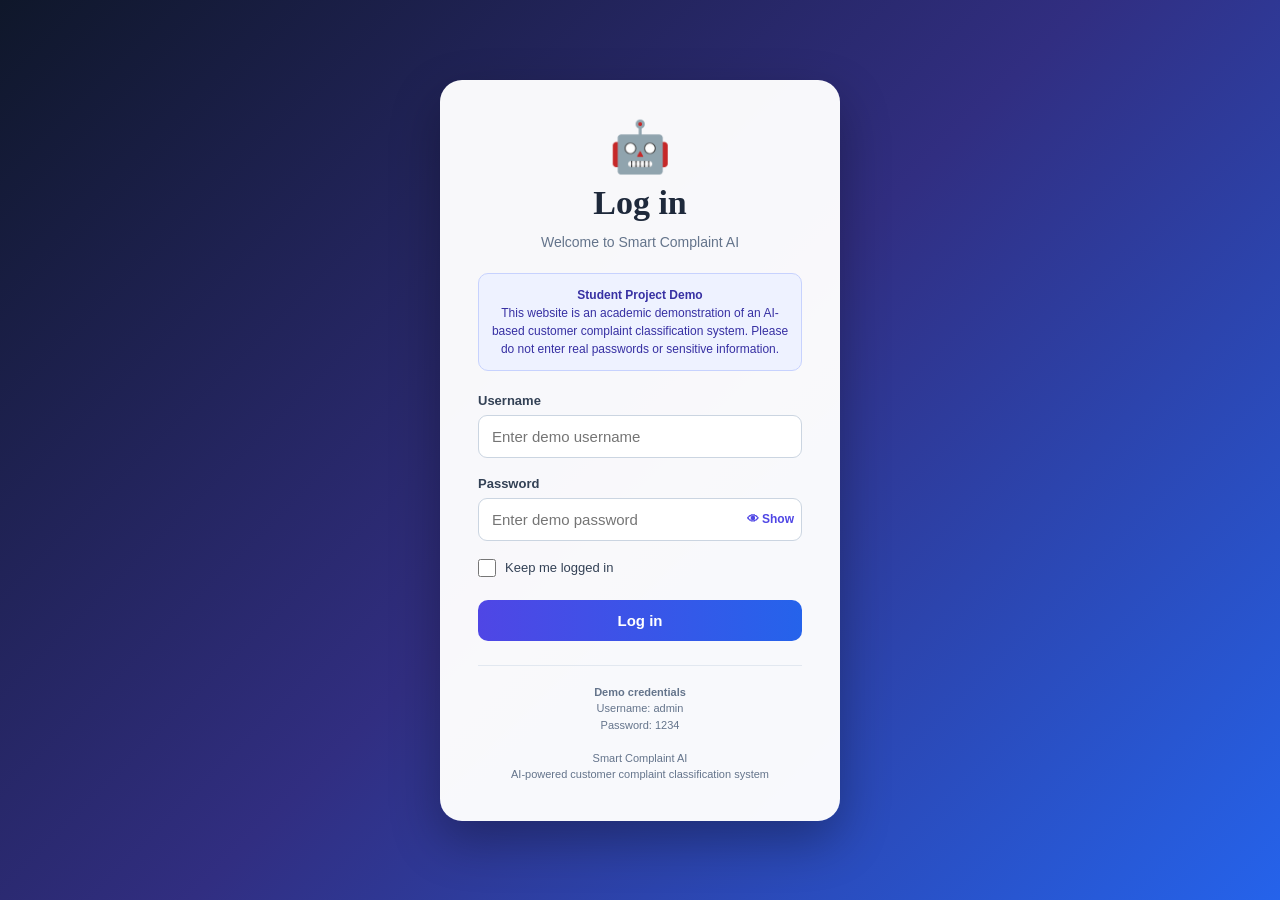
==== commit 1126e15a: "Update login.html now" ====
--- a/login.html
+++ b/login.html
@@ -3,87 +3,358 @@
 <head>
 <meta charset="UTF-8">
 <meta name="viewport" content="width=device-width, initial-scale=1.0">
-<meta name="google-site-verification" content="uuMHXNL4Pbdpih9945tGALwYvrY6YrJYkxpumYeYgTM" />
-<title>Smart Complaint AI - Log in</title>
+
+<meta name="google-site-verification" content="uuMHXNL4Pbdpih9945tGALwYvrY6YrJYkxpumYeYgTM">
+
+<title>Smart Complaint AI - Student Project Demo</title>
+
 <style>
-*{box-sizing:border-box;margin:0;padding:0;font-family:Arial,sans-serif}
-body{min-height:100vh;display:flex;justify-content:center;align-items:center;background:linear-gradient(135deg,#0f172a,#312e81,#2563eb);padding:20px}
-.login-card{width:400px;padding:38px;background:rgba(255,255,255,.97);border-radius:22px;box-shadow:0 20px 50px rgba(0,0,0,.3)}
-.logo{text-align:center;font-size:50px;margin-bottom:8px}
-h1{color:#1e293b;font-family:Georgia,serif;font-size:38px;font-weight:600;margin-bottom:10px}
-.account-text{color:#64748b;font-size:14px;margin-bottom:25px}.account-text a,.links a{color:#4f46e5;text-decoration:underline;cursor:pointer}
-.features{display:flex;flex-wrap:wrap;gap:7px;justify-content:center;margin-bottom:25px}.features span{background:#eef2ff;color:#4338ca;padding:6px 9px;border-radius:20px;font-size:10px;font-weight:bold}
-.input-group{text-align:left;margin-bottom:18px}label{display:block;margin-bottom:7px;color:#334155;font-weight:bold;font-size:13px}
-input[type="text"],input[type="password"]{width:100%;height:43px;padding:10px 13px;border:1px solid #cbd5e1;border-radius:9px;font-size:15px;outline:none;background:white}
-input:focus{border-color:#6366f1;box-shadow:0 0 0 3px rgba(99,102,241,.15)}.password-wrapper{position:relative}.password-wrapper input{padding-right:65px}
-.toggle-password{position:absolute;right:8px;top:50%;transform:translateY(-50%);width:auto;margin:0;padding:5px 7px;border:none;background:transparent;color:#4f46e5;font-size:12px;font-weight:bold;cursor:pointer}.toggle-password:hover{text-decoration:underline}
-.keep-login{display:flex;align-items:center;gap:9px;margin:5px 0 23px;color:#475569;font-size:13px}.keep-login input{width:18px;height:18px;accent-color:#4f46e5;cursor:pointer}.keep-login label{margin:0;font-weight:normal;cursor:pointer}
-.login-btn{width:120px;padding:12px 20px;border:none;border-radius:10px;background:linear-gradient(90deg,#4f46e5,#2563eb);color:white;font-size:15px;font-weight:bold;cursor:pointer}.login-btn:hover{opacity:.9;transform:translateY(-1px)}
-#error{display:none;color:#dc2626;background:#fef2f2;border:1px solid #fecaca;border-radius:8px;padding:9px 11px;margin-top:15px;font-size:13px}
-.links{margin-top:25px;font-size:13px}.links-row{display:flex;gap:18px;margin-bottom:15px}.project-note{margin-top:24px;padding-top:18px;border-top:1px solid #e2e8f0;text-align:center;color:#94a3b8;font-size:11px;line-height:1.5}
-.create-account{margin-top:18px;text-align:center;font-size:13px;color:#64748b}.create-account a{color:#4f46e5;font-weight:700;text-decoration:underline;cursor:pointer}.modal{display:none;position:fixed;inset:0;background:rgba(15,23,42,.65);align-items:center;justify-content:center;padding:20px;z-index:10}.modal-card{width:390px;max-width:100%;background:white;border-radius:18px;padding:28px;box-shadow:0 20px 60px rgba(0,0,0,.35)}.modal-card h2{color:#1e293b;margin-bottom:7px}.modal-card p{color:#64748b;font-size:13px;margin-bottom:18px}.modal-actions{display:flex;gap:10px;margin-top:18px}.modal-actions button{width:auto!important;flex:1!important;margin:0!important}.cancel-btn{background:#e2e8f0!important;color:#334155!important}.register-btn{background:linear-gradient(90deg,#4f46e5,#2563eb)!important;color:white!important}@media(max-width:480px){.login-card{width:100%;padding:30px 24px}}
+* {
+    box-sizing: border-box;
+    margin: 0;
+    padding: 0;
+    font-family: Arial, sans-serif;
+}
+
+body {
+    min-height: 100vh;
+    display: flex;
+    justify-content: center;
+    align-items: center;
+    background: linear-gradient(135deg, #0f172a, #312e81, #2563eb);
+    padding: 20px;
+}
+
+.login-card {
+    width: 400px;
+    padding: 38px;
+    background: rgba(255,255,255,.97);
+    border-radius: 22px;
+    box-shadow: 0 20px 50px rgba(0,0,0,.3);
+}
+
+.logo {
+    text-align: center;
+    font-size: 50px;
+    margin-bottom: 8px;
+}
+
+h1 {
+    text-align: center;
+    color: #1e293b;
+    font-family: Georgia, serif;
+    font-size: 34px;
+    font-weight: 600;
+    margin-bottom: 10px;
+}
+
+.subtitle {
+    text-align: center;
+    color: #64748b;
+    font-size: 14px;
+    line-height: 1.5;
+    margin-bottom: 20px;
+}
+
+.demo-note {
+    background: #eef2ff;
+    color: #3730a3;
+    border: 1px solid #c7d2fe;
+    border-radius: 10px;
+    padding: 12px;
+    font-size: 12px;
+    line-height: 1.5;
+    text-align: center;
+    margin-bottom: 22px;
+}
+
+.input-group {
+    text-align: left;
+    margin-bottom: 18px;
+}
+
+label {
+    display: block;
+    margin-bottom: 7px;
+    color: #334155;
+    font-weight: bold;
+    font-size: 13px;
+}
+
+input[type="text"],
+input[type="password"] {
+    width: 100%;
+    height: 43px;
+    padding: 10px 13px;
+    border: 1px solid #cbd5e1;
+    border-radius: 9px;
+    font-size: 15px;
+    outline: none;
+    background: white;
+}
+
+input:focus {
+    border-color: #6366f1;
+    box-shadow: 0 0 0 3px rgba(99,102,241,.15);
+}
+
+.password-wrapper {
+    position: relative;
+}
+
+.password-wrapper input {
+    padding-right: 65px;
+}
+
+.toggle-password {
+    position: absolute;
+    right: 8px;
+    top: 50%;
+    transform: translateY(-50%);
+    border: none;
+    background: transparent;
+    color: #4f46e5;
+    font-size: 12px;
+    font-weight: bold;
+    cursor: pointer;
+}
+
+.keep-login {
+    display: flex;
+    align-items: center;
+    gap: 9px;
+    margin: 5px 0 23px;
+    color: #475569;
+    font-size: 13px;
+}
+
+.keep-login input {
+    width: 18px;
+    height: 18px;
+    accent-color: #4f46e5;
+    cursor: pointer;
+}
+
+.keep-login label {
+    margin: 0;
+    font-weight: normal;
+}
+
+.login-btn {
+    width: 100%;
+    padding: 12px 20px;
+    border: none;
+    border-radius: 10px;
+    background: linear-gradient(90deg, #4f46e5, #2563eb);
+    color: white;
+    font-size: 15px;
+    font-weight: bold;
+    cursor: pointer;
+}
+
+.login-btn:hover {
+    opacity: .9;
+}
+
+#error {
+    display: none;
+    color: #dc2626;
+    background: #fef2f2;
+    border: 1px solid #fecaca;
+    border-radius: 8px;
+    padding: 9px 11px;
+    margin-top: 15px;
+    font-size: 13px;
+}
+
+.project-note {
+    margin-top: 24px;
+    padding-top: 18px;
+    border-top: 1px solid #e2e8f0;
+    text-align: center;
+    color: #64748b;
+    font-size: 11px;
+    line-height: 1.5;
+}
+
+@media(max-width:480px) {
+    .login-card {
+        width: 100%;
+        padding: 30px 24px;
+    }
+}
 </style>
 </head>
+
 <body>
+
 <div class="login-card">
-<div class="logo">🤖</div>
-<h1>Log in</h1>
-<p class="account-text">Welcome to Smart Complaint AI. <a href="#" onclick="showInfo(event)">Learn more</a></p><div class="create-account">Don't have an account? <a href="#" onclick="openCreateAccount(event)">Create an account</a></div>
-<div class="features"><span>🤖 AI Classification</span><span>⚡ Priority Detection</span><span>📊 Smart Routing</span></div>
-<form id="loginForm">
-<div class="input-group"><label for="username">Username or Email</label><input type="text" id="username" autocomplete="username" required></div>
-<div class="input-group"><label for="password">Password</label><div class="password-wrapper"><input type="password" id="password" autocomplete="current-password" required><button type="button" class="toggle-password" id="togglePassword">👁 Show</button></div></div>
-<div class="keep-login"><input type="checkbox" id="keepLoggedIn"><label for="keepLoggedIn">Keep me logged in</label></div>
-<button type="submit" class="login-btn">Log in</button><p id="error"></p>
-</form>
-<div class="links"><div class="links-row"><a href="#" onclick="forgotUsername(event)">Forgot username?</a><a href="#" onclick="forgotPassword(event)">Forgot password?</a></div><a href="#" onclick="cantLogin(event)">Can't log in?</a></div>
-<div class="project-note"><strong>Smart Complaint AI</strong><br>AI-powered customer complaint classification system</div>
+
+    <div class="logo">🤖</div>
+
+    <h1>Log in</h1>
+
+    <p class="subtitle">
+        Welcome to Smart Complaint AI
+    </p>
+
+    <div class="demo-note">
+        <strong>Student Project Demo</strong><br>
+        This website is an academic demonstration of an
+        AI-based customer complaint classification system.
+        Please do not enter real passwords or sensitive information.
+    </div>
+
+    <form id="loginForm">
+
+        <div class="input-group">
+            <label for="username">
+                Username
+            </label>
+
+            <input
+                type="text"
+                id="username"
+                autocomplete="off"
+                placeholder="Enter demo username"
+                required
+            >
+        </div>
+
+        <div class="input-group">
+
+            <label for="password">
+                Password
+            </label>
+
+            <div class="password-wrapper">
+
+                <input
+                    type="password"
+                    id="password"
+                    autocomplete="off"
+                    placeholder="Enter demo password"
+                    required
+                >
+
+                <button
+                    type="button"
+                    class="toggle-password"
+                    id="togglePassword"
+                >
+                    👁 Show
+                </button>
+
+            </div>
+        </div>
+
+        <div class="keep-login">
+
+            <input
+                type="checkbox"
+                id="keepLoggedIn"
+            >
+
+            <label for="keepLoggedIn">
+                Keep me logged in
+            </label>
+
+        </div>
+
+        <button
+            type="submit"
+            class="login-btn"
+        >
+            Log in
+        </button>
+
+        <p id="error"></p>
+
+    </form>
+
+    <div class="project-note">
+        <strong>Demo credentials</strong><br>
+        Username: admin<br>
+        Password: 1234<br><br>
+
+        Smart Complaint AI<br>
+        AI-powered customer complaint classification system
+    </div>
+
 </div>
 
-<div class="modal" id="createAccountModal">
-    <div class="modal-card">
-        <h2>Create an account</h2>
-        <p>Create a demo account to access Smart Complaint AI.</p>
-        <form id="createAccountForm">
-            <div class="input-group"><label for="newName">Full Name</label><input type="text" id="newName" required></div>
-            <div class="input-group"><label for="newUsername">Username or Email</label><input type="text" id="newUsername" required></div>
-            <div class="input-group"><label for="newPassword">Password</label><input type="password" id="newPassword" minlength="4" required></div>
-            <div class="input-group"><label for="confirmPassword">Confirm Password</label><input type="password" id="confirmPassword" minlength="4" required></div>
-            <p id="registerError" style="display:none;color:#dc2626;background:#fef2f2;border:1px solid #fecaca;border-radius:8px;padding:9px;font-size:13px;margin:0 0 12px"></p>
-            <div class="modal-actions">
-                <button type="button" class="login-btn cancel-btn" onclick="closeCreateAccount()">Cancel</button>
-                <button type="submit" class="login-btn register-btn">Create Account</button>
-            </div>
-        </form>
-    </div>
-</div>
+
 <script>
-document.getElementById("loginForm").addEventListener("submit",function(event){event.preventDefault();const username=document.getElementById("username").value.trim();const password=document.getElementById("password").value.trim();const error=document.getElementById("error");const savedAccount=JSON.parse(localStorage.getItem("smartComplaintAccount")||"null");
-const validDefault=username==="admin"&&password==="1234";
-const validSaved=savedAccount&&savedAccount.username===username&&savedAccount.password===password;
-if(validDefault||validSaved){error.style.display="none";localStorage.setItem("loggedIn","true");window.location.href="index.html";}else{error.style.display="block";error.textContent="Invalid username or password.";}});
-document.getElementById("togglePassword").addEventListener("click",function(){const password=document.getElementById("password");if(password.type==="password"){password.type="text";this.textContent="👁 Hide";}else{password.type="password";this.textContent="👁 Show";}});
-function showInfo(event){event.preventDefault();alert("Smart Complaint AI analyzes customer complaints using machine learning and recommends a category, priority, department, and response.");}
-function forgotUsername(event){event.preventDefault();alert("For this student-project demo, use the username: admin");}
-function forgotPassword(event){event.preventDefault();alert("For this student-project demo, use the password: 1234");}
-function cantLogin(event){event.preventDefault();alert("Demo login: Username = admin | Password = 1234");}
-function openCreateAccount(event){event.preventDefault();document.getElementById("createAccountModal").style.display="flex";}
-function closeCreateAccount(){document.getElementById("createAccountModal").style.display="none";document.getElementById("createAccountForm").reset();document.getElementById("registerError").style.display="none";}
-document.getElementById("createAccountForm").addEventListener("submit",function(event){
+
+const loginForm =
+    document.getElementById("loginForm");
+
+const error =
+    document.getElementById("error");
+
+
+/* Demo login */
+loginForm.addEventListener("submit", function(event) {
+
     event.preventDefault();
-    const name=document.getElementById("newName").value.trim();
-    const username=document.getElementById("newUsername").value.trim();
-    const password=document.getElementById("newPassword").value;
-    const confirm=document.getElementById("confirmPassword").value;
-    const registerError=document.getElementById("registerError");
-    if(password!==confirm){registerError.style.display="block";registerError.textContent="Passwords do not match.";return;}
-    if(username==="admin"){registerError.style.display="block";registerError.textContent="That username is reserved for the demo account.";return;}
-    localStorage.setItem("smartComplaintAccount",JSON.stringify({name:name,username:username,password:password}));
-    closeCreateAccount();
-    document.getElementById("username").value=username;
-    document.getElementById("password").value=password;
-    alert("Account created successfully! You can now log in.");
+
+    const username =
+        document.getElementById("username").value.trim();
+
+    const password =
+        document.getElementById("password").value;
+
+    /*
+       Fixed demo credentials only.
+       No user passwords are stored.
+    */
+
+    if (username === "admin" && password === "1234") {
+
+        error.style.display = "none";
+
+        localStorage.setItem("loggedIn", "true");
+
+        window.location.href = "index.html";
+
+    } else {
+
+        error.style.display = "block";
+
+        error.textContent =
+            "Incorrect demo username or password.";
+
+    }
+
 });
+
+
+/* Show / Hide password */
+
+document
+    .getElementById("togglePassword")
+    .addEventListener("click", function() {
+
+        const password =
+            document.getElementById("password");
+
+        if (password.type === "password") {
+
+            password.type = "text";
+
+            this.textContent = "👁 Hide";
+
+        } else {
+
+            password.type = "password";
+
+            this.textContent = "👁 Show";
+
+        }
+
+    });
+
 </script>
+
 </body>
 </html>
